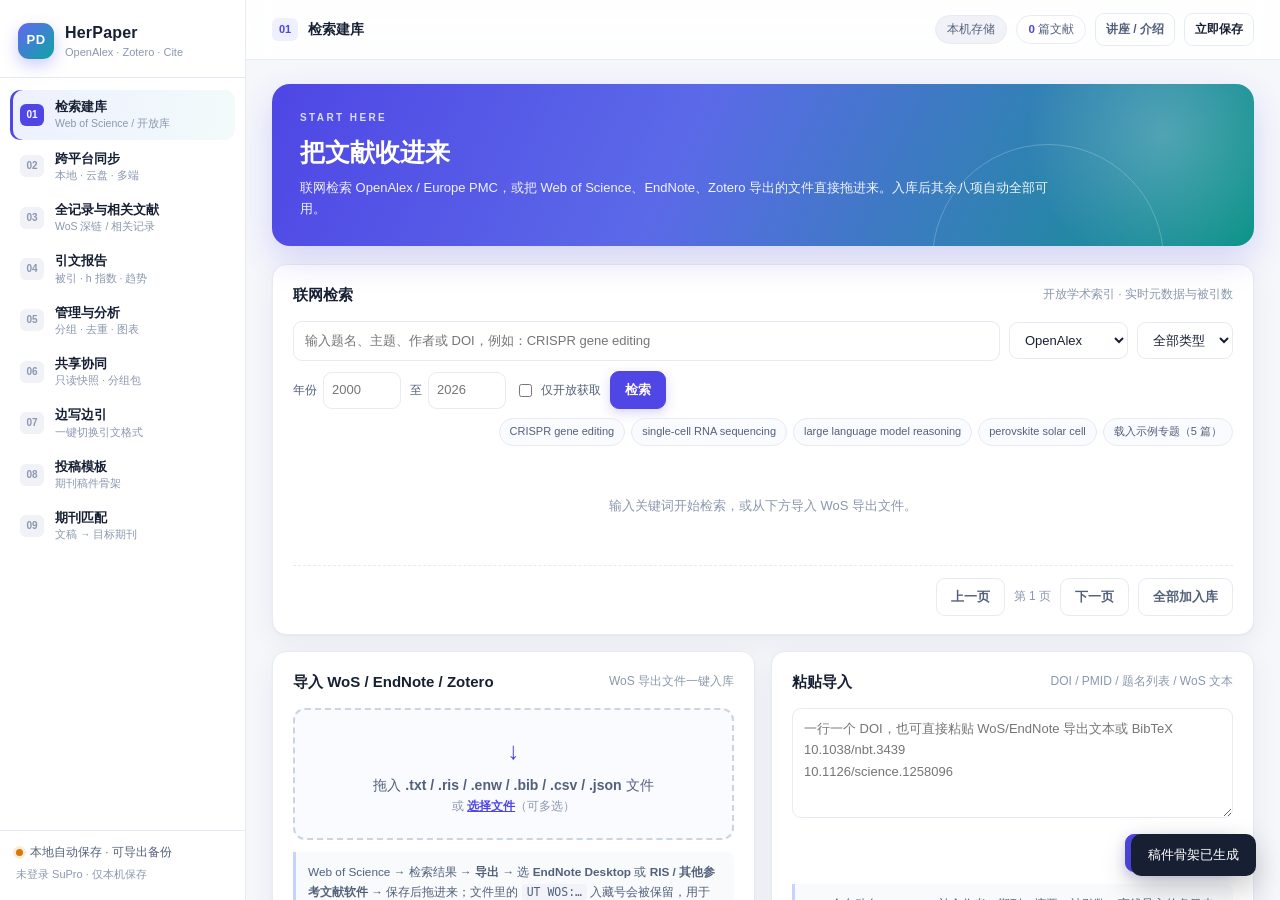
==== index.html @ 899d0430 "test: unified sync pipeline marker (title)" ====
<!DOCTYPE html>
<html lang="zh-CN">
<head>
<meta charset="utf-8">
<meta name="viewport" content="width=device-width,initial-scale=1">
<title>HerPaper · unified sync</title>
<link rel="icon" type="image/png" href="assets/herpaper-icon-32.png">
<link rel="stylesheet" href="style.css">
</head>
<body>
<div class="app">
  <aside class="sidebar">
    <div class="brand">
      <div class="brand-mark">PD</div>
      <div><div class="brand-name">HerPaper</div><div class="brand-sub">OpenAlex · Zotero · Cite</div></div>
    </div>
    <nav class="nav" id="nav">
      <button class="nav-item active" data-view="v1"><span class="num">01</span><span class="nav-txt">检索建库<i>Web of Science / 开放库</i></span></button>
      <button class="nav-item" data-view="v2"><span class="num">02</span><span class="nav-txt">跨平台同步<i>本地 · 云盘 · 多端</i></span></button>
      <button class="nav-item" data-view="v3"><span class="num">03</span><span class="nav-txt">全记录与相关文献<i>WoS 深链 / 相关记录</i></span></button>
      <button class="nav-item" data-view="v4"><span class="num">04</span><span class="nav-txt">引文报告<i>被引 · h 指数 · 趋势</i></span></button>
      <button class="nav-item" data-view="v5"><span class="num">05</span><span class="nav-txt">管理与分析<i>分组 · 去重 · 图表</i></span></button>
      <button class="nav-item" data-view="v6"><span class="num">06</span><span class="nav-txt">共享协同<i>只读快照 · 分组包</i></span></button>
      <button class="nav-item" data-view="v7"><span class="num">07</span><span class="nav-txt">边写边引<i>一键切换引文格式</i></span></button>
      <button class="nav-item" data-view="v8"><span class="num">08</span><span class="nav-txt">投稿模板<i>期刊稿件骨架</i></span></button>
      <button class="nav-item" data-view="v9"><span class="num">09</span><span class="nav-txt">期刊匹配<i>文稿 → 目标期刊</i></span></button>
    </nav>
    <div class="side-foot">
      <div class="status-line"><span class="dot" id="statusDot"></span><span id="statusText">初始化中…</span></div>
      <div class="side-hint">数据仅存本机 · 无需账号</div>
    </div>
  </aside>

  <div class="main">
    <header class="topbar">
      <div class="crumb"><span id="crumbNum">01</span><span id="crumbTitle">检索建库</span></div>
      <div class="top-actions">
        <span class="badge" id="modeBadge">检测存储中</span>
        <span class="badge soft"><b id="libCount">0</b> 篇文献</span>
        <a class="btn small ghost" href="promo.html">讲座 / 介绍</a>
        <button class="btn small" id="btnQuickSave">立即保存</button>
      </div>
    </header>

    <div class="content">

      <!-- 01 检索建库 -->
      <section class="view active" id="v1">
        <div class="hero">
          <div class="hero-tag">START HERE</div>
          <h1>把文献收进来</h1>
          <p>联网检索 OpenAlex / Europe PMC，或把 Web of Science、EndNote、Zotero 导出的文件直接拖进来。入库后其余八项自动全部可用。</p>
        </div>
        <div class="card">
          <div class="card-hd"><h2>联网检索</h2><span class="muted">开放学术索引 · 实时元数据与被引数</span></div>
          <div class="search-row">
            <input id="q" class="inp grow" placeholder="输入题名、主题、作者或 DOI，例如：CRISPR gene editing">
            <select id="source" class="inp"><option value="openalex">OpenAlex</option><option value="epmc">Europe PMC</option><option value="doi">DOI 精确</option></select>
            <select id="typeFilter" class="inp"><option value="">全部类型</option><option value="article">期刊论文</option><option value="review">综述</option><option value="preprint">预印本</option><option value="book-chapter">书章节</option></select>
          </div>
          <div class="search-row sub">
            <label class="mini">年份 <input id="yearFrom" class="inp tiny" type="number" placeholder="2000"></label>
            <label class="mini">至 <input id="yearTo" class="inp tiny" type="number" placeholder="2026"></label>
            <label class="chk"><input type="checkbox" id="oaOnly"> 仅开放获取</label>
            <button class="btn primary" id="btnSearch">检索</button>
            <span class="chips" id="chips"></span>
          </div>
          <div id="searchResults" class="results"><div class="empty">输入关键词开始检索，或从下方导入 WoS 导出文件。</div></div>
          <div class="pager"><button class="btn ghost" id="btnPrev">上一页</button><span id="pageInfo" class="muted">第 1 页</span><button class="btn ghost" id="btnNext">下一页</button><button class="btn ghost" id="btnAddAll">全部加入库</button></div>
        </div>
        <div class="grid2">
          <div class="card">
            <div class="card-hd"><h2>导入 WoS / EndNote / Zotero</h2><span class="muted">WoS 导出文件一键入库</span></div>
            <div class="drop" id="dropZone">
              <div class="drop-icon">↓</div>
              <div>拖入 <b>.txt / .ris / .enw / .bib / .csv / .json</b> 文件</div>
              <div class="muted small">或 <button class="link" id="btnChoose">选择文件</button>（可多选）</div>
              <input type="file" id="fileInput" multiple hidden accept=".txt,.ris,.enw,.bib,.bibtex,.csv,.json,.nbib">
            </div>
            <div class="howto">Web of Science → 检索结果 → <b>导出</b> → 选 <b>EndNote Desktop</b> 或 <b>RIS / 其他参考文献软件</b> → 保存后拖进来；文件里的 <code>UT WOS:…</code> 入藏号会被保留，用于一键跳回全记录页。</div>
          </div>
          <div class="card">
            <div class="card-hd"><h2>粘贴导入</h2><span class="muted">DOI / PMID / 题名列表 / WoS 文本</span></div>
            <textarea id="pasteBox" class="inp area" placeholder="一行一个 DOI，也可直接粘贴 WoS/EndNote 导出文本或 BibTeX&#10;10.1038/nbt.3439&#10;10.1126/science.1258096"></textarea>
            <div class="row-end"><button class="btn primary" id="btnParsePaste">解析并加入库</button></div>
            <div class="howto">DOI 会自动向 OpenAlex 补全作者、期刊、摘要、被引数；离线导入的条目也可用「引文报告」里的批量刷新补全。</div>
          </div>
        </div>
      </section>

      <!-- 02 同步 -->
      <section class="view" id="v2">
        <div class="hero slim"><div class="hero-tag">SYNC</div><h1>跨平台同步</h1><p>本地自动保存是默认；通过本服务访问时改为服务端持久化，同一网络内其他设备打开同一地址即可读到同一个库。</p></div>
        <div class="card" id="zoteroCard">
          <div class="card-hd"><h2>Zotero 增量同步</h2><span class="muted">Web API v3 · Local API 23119 · CSL-JSON 内部规范</span></div>
          <div class="grid3" id="zoteroStatus"></div>
          <div class="filter-row" style="margin-top:12px">
            <select id="zotMode" class="inp"><option value="local">Local API · 本机 23119</option><option value="web">Web API v3 · zotero.org</option></select>
            <input id="zotUserId" class="inp" style="width:130px" placeholder="Zotero userID">
            <input id="zotApiKey" class="inp" type="password" style="width:200px" placeholder="Zotero API Key（仅存本机）">
            <button class="btn" id="btnZotConfig">保存配置</button>
            <button class="btn primary" id="btnZotPull">增量拉取</button>
            <button class="btn" id="btnZotPush">推送改动</button>
            <button class="btn ghost" id="btnZotAuthorize">授权写入</button>
          </div>
          <div class="filter-row sub">
            <select id="zotStyle" class="inp"><option value="apa">apa</option><option value="nature">nature</option><option value="vancouver">vancouver</option><option value="ieee">ieee</option><option value="chicago-note-bibliography">chicago</option><option value="china-national-standard-gb-t-7714-2015-numeric">GB/T 7714</option></select>
            <button class="btn small" id="btnZotRender">用 Zotero citeproc 渲染</button>
            <button class="btn small" data-export="csljson">导出 CSL-JSON</button>
            <button class="btn small" id="btnZotStatus">刷新状态</button>
          </div>
          <div id="zotLog" class="howto">正在检测本机 Zotero Local API…</div>
          <div id="zotRenderBox" class="howto" hidden></div>
        </div>
        <div class="grid3" id="syncStats"></div>
        <div class="card">
          <div class="card-hd"><h2>整库导出 / 恢复</h2><span class="muted">所有格式均可再导入，或与 Zotero / EndNote 互通</span></div>
          <div class="btn-row">
            <button class="btn" data-export="json">完整备份 .json</button>
            <button class="btn" data-export="ris">RIS（Zotero / EndNote）</button>
            <button class="btn" data-export="bib">BibTeX</button>
            <button class="btn" data-export="csv">CSV 表格</button>
            <button class="btn" data-export="html">自包含 HTML 快照</button>
            <button class="btn" data-export="csljson">CSL-JSON</button>
            <button class="btn ghost" id="btnImportState">恢复 .json 备份</button>
            <input type="file" id="stateFile" accept=".json" hidden>
          </div>
          <div class="howto">把导出的 <b>.json</b> 放进 iCloud Drive / OneDrive（本机已装），在另一台设备打开本工作台后「恢复备份」即可。若通过 <code>http://127.0.0.1:8765</code> 访问，库自动写入 <code>herpaper/data/state.json</code>，同一地址即同一份数据。</div>
        </div>
        <div class="card">
          <div class="card-hd"><h2>与 Zotero 互通</h2><span class="muted">本机已安装 Zotero 10.0.8</span></div>
          <p class="para">导出 RIS 后在 Zotero 里 <b>文件 → 导入</b>；Zotero 的 Group Library 支持多人实时协作与云同步，可作为「边写边引」的桌面插件通道（Word / LibreOffice / WPS）。本工作台负责 WoS 深链、引文分析、期刊匹配与格式化输出，两者用 RIS / BibTeX 双向衔接，互不锁定。</p>
        </div>
      </section>

      <!-- 03 全记录 -->
      <section class="view" id="v3">
        <div class="hero slim"><div class="hero-tag">FULL RECORD</div><h1>全记录页与相关文献</h1><p>每条文献生成 Web of Science 全记录深链（需机构订阅），并同时给出开放替代品；「相关记录」由 OpenAlex 的 related_works 实时拉取。</p></div>
        <div class="card">
          <div class="card-hd"><h2>库内文献</h2><span class="muted">点击即可跳转或展开相关记录</span></div>
          <div id="wosList" class="list"></div>
        </div>
        <div class="card" id="relatedCard" hidden>
          <div class="card-hd"><h2 id="relatedTitle">相关记录</h2><button class="btn ghost small" id="btnAddRelated">全部加入库</button></div>
          <div id="relatedBox" class="list"></div>
        </div>
<div class="card" id="chainCard" hidden>
          <div class="card-hd"><h2 id="chainTitle">引文链条</h2><div class="btn-row"><button class="btn ghost small" id="btnAddChainOut">加入全部参考文献</button><button class="btn ghost small" id="btnAddChainIn">加入全部施引文献</button></div></div>
          <div class="grid4" id="chainStats"></div>
          <div id="chainBox" class="list" style="margin-top:12px"></div>
        </div>
      </section>

      <!-- 04 引文报告 -->
      <section class="view" id="v4">
        <div class="hero slim"><div class="hero-tag">CITATION REPORT</div><h1>引文报告</h1><p>批量刷新 OpenAlex 被引数据，生成可导出的影响力报告。WoS 引文报告需订阅，这里用开放引文索引做等价分析。</p></div>
        <div class="card">
          <div class="row-between">
            <div><h2 style="margin:0">报告范围：当前全部文献</h2><span class="muted" id="citeHint">数据来自 OpenAlex 与 Europe PMC</span></div>
            <div class="btn-row"><button class="btn primary" id="btnRefreshCites">刷新被引数据</button><button class="btn" id="btnExportReport">导出报告 CSV</button><button class="btn ghost" id="btnPrintReport">打印 / 存 PDF</button></div>
          </div>
        </div>
        <div class="grid4" id="reportSummary"></div>
        <div class="grid2">
          <div class="card"><div class="card-hd"><h2>逐年被引分布</h2></div><div id="reportYear" class="chart"></div></div>
          <div class="card"><div class="card-hd"><h2>高被引 Top 10</h2></div><div id="reportTop"></div></div>
        </div>
        <div class="grid2">
          <div class="card"><div class="card-hd"><h2>期刊分布</h2></div><div id="reportJournals" class="chart"></div></div>
          <div class="card"><div class="card-hd"><h2>影响力细项</h2></div><div id="reportExtra"></div></div>
        </div>
      </section>

      <!-- 05 管理分析 -->
      <section class="view" id="v5">
        <div class="hero slim"><div class="hero-tag">LIBRARY</div><h1>管理与分析</h1><p>分组、标签、备注、去重、全文检索，并把库结构画成图，看出研究脉络。</p></div>
        <div class="card">
          <div class="filter-row">
            <input id="filterQ" class="inp grow" placeholder="检索题名 / 作者 / 期刊 / 摘要 / 标签">
            <select id="filterGroup" class="inp"><option value="">全部分组</option></select>
            <select id="filterTag" class="inp"><option value="">全部标签</option></select>
            <select id="filterSort" class="inp"><option value="added">按加入时间</option><option value="year">按年份</option><option value="cited">按被引</option><option value="title">按题名</option></select>
          </div>
          <div class="filter-row sub">
            <button class="btn small" id="btnNewGroup">＋ 新建分组</button>
            <button class="btn small" id="btnGroupSelected">选中项加入分组</button>
            <button class="btn small" id="btnTagSelected">批量加标签</button>
            <button class="btn small" id="btnStarSelected">星标</button>
            <button class="btn small" id="btnDeleteSelected">移除</button>
            <button class="btn small ghost" id="btnDedup">去重</button>
            <button class="btn small ghost" id="btnClearFilters">清除筛选</button>
          </div>
          <div id="libTable" class="table-wrap"></div>
        </div>
        <div class="grid2">
          <div class="card"><div class="card-hd"><h2>年度发文</h2></div><div id="chartYear" class="chart"></div></div>
          <div class="card"><div class="card-hd"><h2>期刊 Top 10</h2></div><div id="chartJournal" class="chart"></div></div>
          <div class="card"><div class="card-hd"><h2>研究主题 Top 10</h2></div><div id="chartTopic" class="chart"></div></div>
          <div class="card"><div class="card-hd"><h2>高频作者 Top 10</h2></div><div id="chartAuthor" class="chart"></div></div>
        </div>
      </section>

      <!-- 06 共享 -->
      <section class="view" id="v6">
        <div class="hero slim"><div class="hero-tag">SHARE</div><h1>共享文献图书馆</h1><p>生成只读分享快照，链接发给合作者即可查看，人数不受限；也可导出分组包供对方导入自己的库。</p></div>
        <div class="grid2">
          <div class="card">
            <div class="card-hd"><h2>创建共享快照</h2></div>
            <label class="field"><span>分享名称</span><input id="shareName" class="inp" placeholder="例如：课题组 · 基因编辑专题"></label>
            <label class="field"><span>选择范围</span><select id="shareGroup" class="inp"><option value="__all">全部文献</option></select></label>
            <label class="field"><span>附言</span><textarea id="shareNote" class="inp area short" placeholder="给合作者的说明（可选）"></textarea></label>
            <div class="btn-row"><button class="btn primary" id="btnShare">生成共享链接</button><button class="btn" data-export="group-ris">导出分组 RIS</button><button class="btn" data-export="group-bib">导出分组 BibTeX</button></div>
            <div class="howto" id="shareHint">通过本地服务访问时可生成在线链接；直接双击打开文件时会自动下载一个自包含 HTML 快照，发给对方即可打开。</div>
          </div>
          <div class="card">
            <div class="card-hd"><h2>已创建的共享</h2><span class="muted">只读 · 可无限转发</span></div>
            <div id="shareList" class="list"></div>
          </div>
        </div>
        <div class="card"><div class="card-hd"><h2>实时协同的另一种做法</h2></div><p class="para">如果需要多人同时编辑、批注与权限管理，用本机 Zotero 建 <b>Group Library</b>（私有群组可邀请大量成员，支持云同步与 Word 插件）；本工作台的快照负责「一键发给 100 人看」，两者互补。所有分享链接都只指向你自己机器上的内容，不上传任何第三方服务器。</p></div>
      </section>

      <!-- 07 边写边引 -->
      <section class="view" id="v7">
        <div class="hero slim"><div class="hero-tag">WRITE & CITE</div><h1>边写边引</h1><p>在正文里插入引用标记，切换格式时全文编号与参考文献表一次性重排。导出 Word 可直接继续排版。</p></div>
        <div class="card">
          <div class="toolbar">
            <label class="mini">引文样式 <select id="citeStyle" class="inp"><option value="gbt7714">GB/T 7714-2015</option><option value="apa">APA 7th</option><option value="vancouver">Vancouver / ICMJE</option><option value="nature">Nature</option><option value="ieee">IEEE</option><option value="chicago">Chicago</option><option value="mla">MLA 9</option></select></label>
            <label class="mini">正文标注 <select id="citeMode" class="inp"><option value="numbered">数字 [1]</option><option value="author-year">作者-年</option></select></label>
            <span class="grow"></span>
            <button class="btn small" data-writeexport="md">导出 Markdown</button>
            <button class="btn small" data-writeexport="html">导出 HTML</button>
            <button class="btn small" data-writeexport="doc">导出 Word .doc</button>
            <button class="btn small ghost" id="btnCopyBib">复制参考文献表</button>
          </div>
          <div class="write-grid">
            <div class="write-left">
              <div class="sub-hd">文献库 <span class="muted small">点击「引用」插入光标处</span></div>
              <input id="citePickerQ" class="inp" placeholder="筛选文献…">
              <div id="citePicker" class="picker"></div>
            </div>
            <div class="write-mid">
              <div class="sub-hd">正文 <span class="muted small">标记形如 [[PD:编号]]</span></div>
              <textarea id="manuscript" class="inp area editor" spellcheck="false" placeholder="在这里写论文…&#10;&#10;示例：已有研究表明基因编辑效率可显著提升 [[PD:1]]，但脱靶效应仍需控制。"></textarea>
              <div class="sub-hd">实时预览</div>
              <div id="preview" class="preview"></div>
            </div>
            <div class="write-right">
              <div class="sub-hd">参考文献 <span class="badge soft" id="bibCount">0 条</span></div>
              <div id="bibliography" class="bib"></div>
            </div>
          </div>
        </div>
        <div class="card"><div class="card-hd"><h2>想要 Word 里原生「边写边引」？</h2></div><p class="para">本机 Zotero 10.0.8 自带 Word / LibreOffice / WPS 插件：Zotero → <b>设置 → 引用 → 文字处理软件</b> 安装插件，即可在 Word 里直接插入引文并一键换期刊格式（需先安装 Microsoft Word；当前机器未安装）。本工作台导出的 <b>.doc</b> 与 RIS 可直接衔接这条链路。</p></div>
      </section>

      <!-- 08 投稿模板 -->
      <section class="view" id="v8">
        <div class="hero slim"><div class="hero-tag">MANUSCRIPT</div><h1>期刊投稿模板</h1><p>选择目标期刊，生成符合其结构与引文格式的稿件骨架，并把写作区样式同步切换过去。</p></div>
        <div class="card">
          <div class="search-row">
            <select id="journalSelect" class="inp grow"></select>
            <input id="customJournal" class="inp" placeholder="或输入自定义期刊名">
            <button class="btn primary" id="btnGenTemplate">生成模板</button>
          </div>
          <div id="templateMeta" class="grid4"></div>
        </div>
        <div class="card">
          <div class="card-hd"><h2>稿件骨架</h2><div class="btn-row"><button class="btn small" id="btnApplyStyle">套用该期刊引文样式</button><button class="btn small" data-tplexport="md">导出 .md</button><button class="btn small" data-tplexport="doc">导出 Word .doc</button></div></div>
          <textarea id="templatePreview" class="inp area tall" spellcheck="false"></textarea>
        </div>
      </section>

      <!-- 09 期刊匹配 -->
      <section class="view" id="v9">
        <div class="hero slim"><div class="hero-tag">JOURNAL MATCHER</div><h1>文稿匹配投稿期刊</h1><p>根据标题与摘要提取主题，结合 OpenAlex 期刊主题、影响力指标，以及你库内文献的期刊分布打分，给出 Top 建议。</p></div>
        <div class="card">
          <label class="field"><span>论文标题</span><input id="matchTitle" class="inp" placeholder="例如：Single-cell atlas of CRISPR-edited renal organoids"></label>
          <label class="field"><span>摘要</span><textarea id="matchAbstract" class="inp area short" placeholder="粘贴摘要，越完整匹配越准…"></textarea></label>
          <div class="search-row sub">
            <select id="matchFromLib" class="inp grow"><option value="">或从库中选一篇自动填入</option></select>
            <button class="btn primary" id="btnMatch">匹配期刊</button>
          </div>
          <div class="howto">打分 = 主题词重合 + 期刊主题匹配 + 影响力指标 + 你已有参考文献的期刊重叠度。结果附官网与官方选刊工具入口，可一键套用该刊模板。</div>
        </div>
        <div id="matchResults" class="list"></div>
      </section>

    </div>
  </div>
</div>

<div id="toast" class="toast"></div>
<div id="modal" class="modal hidden"><div class="modal-box"><div class="modal-hd"><h3 id="modalTitle">编辑</h3><button class="btn ghost small" id="modalClose">关闭</button></div><div id="modalBody"></div></div></div>

<script src="core.js"></script>
<script src="integrations.js"></script>
<script src="cloud-sync.js"></script>
<script src="herpaper-i18n.js"></script>
<script src="app.js"></script>
</body>
</html>
---- style.css ----
:root{
  --bg:#f5f7fb; --panel:#ffffff; --ink:#172033; --ink2:#52607a; --muted:#8a97ad;
  --line:#e6eaf2; --brand:#4f46e5; --brand2:#0d9488; --brand-soft:#eef0ff;
  --warn:#d97706; --danger:#dc2626; --ok:#059669;
  --shadow:0 1px 2px rgba(20,30,60,.04),0 8px 28px rgba(20,30,60,.06);
  --radius:14px;
}
*{box-sizing:border-box}
html,body{height:100%;margin:0}
body{
  font-family:-apple-system,BlinkMacSystemFont,"SF Pro SC","PingFang SC","Microsoft YaHei",Arial,sans-serif;
  background:var(--bg);color:var(--ink);font-size:14px;line-height:1.6;
  -webkit-font-smoothing:antialiased;
}
button,input,select,textarea{font:inherit;color:inherit}
a{color:var(--brand);text-decoration:none}
a:hover{text-decoration:underline}
.app{display:grid;grid-template-columns:246px 1fr;height:100vh;overflow:hidden}

/* sidebar */
.sidebar{background:#fff;border-right:1px solid var(--line);display:flex;flex-direction:column;min-height:0}
.brand{display:flex;gap:11px;align-items:center;padding:20px 18px 16px;border-bottom:1px solid var(--line)}
.brand-mark{width:36px;height:36px;border-radius:11px;background:linear-gradient(135deg,#6366f1,#0ea5a4);color:#fff;display:grid;place-items:center;font-weight:800;letter-spacing:.5px;font-size:13px;box-shadow:0 6px 16px rgba(79,70,229,.28)}
.brand-name{font-weight:750;font-size:16px;letter-spacing:.2px}
.brand-sub{font-size:11px;color:var(--muted);margin-top:-2px}
.nav{padding:12px 10px;overflow:auto;flex:1;min-height:0}
.nav-item{width:100%;display:flex;gap:11px;align-items:center;text-align:left;border:0;background:transparent;padding:9px 10px;border-radius:10px;cursor:pointer;margin-bottom:2px;transition:.18s}
.nav-item:hover{background:#f5f7ff}
.nav-item.active{background:linear-gradient(100deg,var(--brand-soft),#f2fbfa);box-shadow:inset 3px 0 0 var(--brand)}
.nav-item .num{font-size:10px;font-weight:800;color:var(--muted);background:#f0f2f8;border-radius:6px;padding:3px 5px;min-width:24px;text-align:center}
.nav-item.active .num{background:var(--brand);color:#fff}
.nav-txt{font-size:13px;font-weight:600;line-height:1.25}
.nav-txt i{display:block;font-style:normal;font-size:10.5px;color:var(--muted);font-weight:400;margin-top:2px}
.side-foot{padding:12px 16px 16px;border-top:1px solid var(--line);font-size:11px;color:var(--muted)}
.status-line{display:flex;align-items:center;gap:7px;color:var(--ink2);font-size:11.5px}
.dot{width:7px;height:7px;border-radius:50%;background:var(--muted);box-shadow:0 0 0 3px rgba(120,130,150,.12)}
.dot.on{background:var(--ok);box-shadow:0 0 0 3px rgba(5,150,105,.14)}
.dot.warn{background:var(--warn);box-shadow:0 0 0 3px rgba(217,119,6,.14)}
.side-hint{margin-top:5px}

/* topbar */
.main{display:flex;flex-direction:column;min-width:0;min-height:0}
.topbar{height:60px;flex:none;background:rgba(255,255,255,.88);backdrop-filter:blur(12px);border-bottom:1px solid var(--line);display:flex;align-items:center;justify-content:space-between;padding:0 26px}
.crumb{display:flex;align-items:center;gap:10px;font-weight:700}
.crumb #crumbNum{font-size:11px;color:var(--brand);background:var(--brand-soft);padding:3px 7px;border-radius:6px}
.top-actions{display:flex;align-items:center;gap:9px}
.badge{font-size:11.5px;background:#f0f2f8;border:1px solid var(--line);border-radius:99px;padding:4px 11px;color:var(--ink2)}
.badge.soft{background:#fff}
.badge b{color:var(--brand)}
.content{flex:1;overflow:auto;padding:24px 26px 60px;scroll-behavior:smooth}
.view{display:none;animation:fade .3s ease}
.view.active{display:block}
@keyframes fade{from{opacity:0;transform:translateY(6px)}to{opacity:1;transform:none}}

/* hero */
.hero{position:relative;overflow:hidden;border-radius:18px;padding:26px 28px;margin-bottom:18px;color:#fff;background:linear-gradient(115deg,#4f46e5 0%,#5b6ae8 42%,#0d9488 100%);box-shadow:0 14px 34px rgba(79,70,229,.20)}
.hero.slim{padding:20px 24px}
.hero::after{content:"";position:absolute;right:-60px;top:-100px;width:300px;height:300px;border-radius:50%;background:radial-gradient(circle,rgba(255,255,255,.22),transparent 65%)}
.hero::before{content:"";position:absolute;right:90px;bottom:-130px;width:230px;height:230px;border-radius:50%;border:1px solid rgba(255,255,255,.22)}
.hero-tag{font-size:10px;letter-spacing:2.4px;font-weight:800;opacity:.8;margin-bottom:6px}
.hero h1{font-size:25px;margin:0 0 6px;font-weight:760;position:relative}
.hero.slim h1{font-size:21px}
.hero p{margin:0;opacity:.92;max-width:760px;font-size:13px;position:relative}

/* cards & grids */
.card{background:var(--panel);border:1px solid var(--line);border-radius:var(--radius);padding:18px 20px;box-shadow:var(--shadow);margin-bottom:16px}
.card-hd{display:flex;align-items:center;justify-content:space-between;gap:12px;margin-bottom:14px;flex-wrap:wrap}
.card-hd h2{font-size:15px;margin:0;font-weight:720}
.grid2{display:grid;grid-template-columns:1fr 1fr;gap:16px}
.grid3{display:grid;grid-template-columns:repeat(3,1fr);gap:16px}
.grid4{display:grid;grid-template-columns:repeat(4,1fr);gap:14px}
.write-grid{display:grid;grid-template-columns:240px 1fr 300px;gap:14px}
@media(max-width:1250px){.write-grid{grid-template-columns:1fr 1fr}.write-right{grid-column:1/-1}.grid4{grid-template-columns:repeat(2,1fr)}}
@media(max-width:1000px){.app{grid-template-columns:66px 1fr}.nav-txt,.brand-name,.brand-sub,.side-hint{display:none}.brand{justify-content:center;padding:16px 8px}.nav-item{justify-content:center}.grid2,.grid3{grid-template-columns:1fr}}
.muted{color:var(--muted);font-size:12px}
.small{font-size:12px}
.para{margin:0;color:var(--ink2);font-size:13px}
.grow{flex:1;min-width:0}
.row-between{display:flex;justify-content:space-between;align-items:center;gap:14px;flex-wrap:wrap}
.row-end{display:flex;justify-content:flex-end;margin-top:10px}
.btn-row{display:flex;gap:8px;flex-wrap:wrap}
.btn{border:1px solid var(--line);background:#fff;border-radius:9px;padding:8px 14px;cursor:pointer;font-size:12.5px;font-weight:600;transition:.16s;white-space:nowrap}
.btn:hover{border-color:#c7cdf5;background:#fafaff;transform:translateY(-1px)}
.btn.primary{background:var(--brand);border-color:var(--brand);color:#fff;box-shadow:0 4px 12px rgba(79,70,229,.22)}
.btn.primary:hover{background:#4338ca}
.btn.ghost{background:transparent;color:var(--ink2)}
.btn.small{padding:6px 10px;font-size:12px}
.link{border:0;background:transparent;color:var(--brand);cursor:pointer;padding:0;font-weight:600;text-decoration:underline}

/* forms */
.inp{border:1px solid var(--line);background:#fff;border-radius:9px;padding:9px 11px;outline:none;transition:.16s;font-size:13px;max-width:100%}
.inp:focus{border-color:#a5b4fc;box-shadow:0 0 0 3px rgba(99,102,241,.10)}
.inp.tiny{width:78px;padding:7px 8px}
.inp.area{width:100%;min-height:110px;resize:vertical;line-height:1.65}
.inp.area.short{min-height:70px}
.inp.area.tall{min-height:430px;font-family:ui-monospace,SFMono-Regular,Menlo,monospace;font-size:12.5px}
.inp.area.editor{min-height:330px;line-height:1.9}
select.inp{cursor:pointer}
.search-row{display:flex;gap:9px;align-items:center;flex-wrap:wrap}
.search-row.sub{margin-top:10px}
.filter-row{display:flex;gap:9px;flex-wrap:wrap;align-items:center}
.filter-row.sub{margin-top:10px;padding-top:10px;border-top:1px dashed var(--line)}
.field{display:block;margin-bottom:12px}
.field>span{display:block;font-size:12px;font-weight:650;color:var(--ink2);margin-bottom:5px}
.field .inp{width:100%}
.mini{display:inline-flex;align-items:center;gap:6px;font-size:12px;color:var(--ink2);white-space:nowrap}
.chk{display:inline-flex;align-items:center;gap:6px;font-size:12px;color:var(--ink2);cursor:pointer}
.chips{display:inline-flex;gap:6px;flex-wrap:wrap;margin-left:auto}
.chip{border:1px solid var(--line);background:#fafbff;border-radius:99px;padding:4px 10px;font-size:11px;cursor:pointer;color:var(--ink2)}
.chip:hover{background:var(--brand-soft);border-color:#c7cdf5;color:var(--brand)}
code{background:#f1f3f9;border-radius:4px;padding:1px 5px;font-size:11.5px}
.howto{margin-top:12px;padding:10px 12px;background:#f8fafc;border-left:3px solid #c7d2fe;border-radius:0 8px 8px 0;font-size:11.8px;color:var(--ink2);line-height:1.7}
.toolbar{display:flex;align-items:center;gap:10px;flex-wrap:wrap;margin-bottom:14px;padding-bottom:14px;border-bottom:1px solid var(--line)}

/* results & lists */
.results{margin-top:16px;min-height:60px}
.result{display:flex;gap:12px;padding:13px 4px;border-bottom:1px solid var(--line);animation:fade .25s ease}
.result:last-child{border-bottom:0}
.result-main{flex:1;min-width:0}
.result h3{margin:0 0 4px;font-size:13.5px;font-weight:680;line-height:1.45}
.result .meta{font-size:11.8px;color:var(--muted);display:flex;gap:9px;flex-wrap:wrap}
.result .abs{font-size:11.8px;color:var(--ink2);margin-top:6px;display:-webkit-box;-webkit-line-clamp:2;-webkit-box-orient:vertical;overflow:hidden}
.result-actions{display:flex;flex-direction:column;gap:6px;align-items:flex-end;min-width:96px}
.tag{display:inline-block;font-size:10.5px;background:#f1f3f9;color:var(--ink2);border-radius:5px;padding:2px 7px;margin:2px 4px 2px 0}
.tag.brand{background:var(--brand-soft);color:var(--brand)}
.tag.green{background:#e7f7f2;color:var(--ok)}
.tag.amber{background:#fef3e2;color:var(--warn)}
.empty{padding:34px 10px;text-align:center;color:var(--muted);font-size:13px}
.pager{display:flex;align-items:center;justify-content:flex-end;gap:9px;margin-top:14px;padding-top:12px;border-top:1px dashed var(--line)}
.list .li{display:flex;gap:12px;align-items:flex-start;padding:12px 2px;border-bottom:1px solid var(--line)}
.list .li:last-child{border-bottom:0}
.li-main{flex:1;min-width:0}
.li-title{font-weight:650;font-size:13px;line-height:1.45}
.drop{border:2px dashed #cbd5e1;border-radius:12px;padding:22px;text-align:center;color:var(--ink2);background:#fafbff;transition:.18s;cursor:pointer}
.drop:hover,.drop.over{border-color:var(--brand);background:var(--brand-soft)}
.drop-icon{font-size:24px;color:var(--brand);font-weight:800;margin-bottom:4px}

/* stats */
.stat{background:#fff;border:1px solid var(--line);border-radius:12px;padding:15px 16px;box-shadow:var(--shadow)}
.stat .k{font-size:11px;color:var(--muted);font-weight:600}
.stat .v{font-size:24px;font-weight:780;letter-spacing:-.5px;margin-top:4px;background:linear-gradient(100deg,#4f46e5,#0d9488);-webkit-background-clip:text;background-clip:text;color:transparent}
.stat .s{font-size:11px;color:var(--muted);margin-top:2px}

/* table */
.table-wrap{overflow:auto;margin-top:14px;border:1px solid var(--line);border-radius:10px}
table{width:100%;border-collapse:collapse;font-size:12.5px}
th{background:#f8fafc;text-align:left;padding:9px 10px;font-weight:650;color:var(--ink2);font-size:11.5px;white-space:nowrap;position:sticky;top:0}
td{padding:9px 10px;border-top:1px solid var(--line);vertical-align:top}
tr:hover td{background:#fafbff}
.td-title{min-width:250px;max-width:430px;font-weight:600;line-height:1.45;cursor:pointer}
.td-title:hover{color:var(--brand)}

/* charts */
.chart{min-height:190px;display:flex;align-items:flex-end;gap:6px;padding:8px 2px 0}
.bar-wrap{flex:1;display:flex;flex-direction:column;align-items:center;justify-content:flex-end;height:190px;gap:5px;min-width:0}
.bar{width:100%;max-width:38px;background:linear-gradient(180deg,#818cf8,#4f46e5);border-radius:5px 5px 0 0;transition:.35s;min-height:2px}
.bar:hover{background:linear-gradient(180deg,#2dd4bf,#0d9488)}
.bar-lb{font-size:9.5px;color:var(--muted);white-space:nowrap;overflow:hidden;text-overflow:ellipsis;max-width:100%;text-align:center}
.bar-v{font-size:10px;color:var(--ink2);font-weight:650}
.hbar{display:flex;align-items:center;gap:9px;margin-bottom:8px;font-size:11.5px}
.hbar .lb{width:140px;white-space:nowrap;overflow:hidden;text-overflow:ellipsis;color:var(--ink2);flex:none}
.hbar .track{flex:1;background:#f1f3f9;border-radius:5px;height:9px;overflow:hidden}
.hbar .fill{height:100%;background:linear-gradient(90deg,#6366f1,#0d9488);border-radius:5px}
.hbar .n{width:40px;text-align:right;color:var(--muted);flex:none}

/* writing */
.sub-hd{font-size:12px;font-weight:700;color:var(--ink2);margin:0 0 8px;display:flex;justify-content:space-between;align-items:center}
.picker{border:1px solid var(--line);border-radius:9px;margin-top:9px;max-height:430px;overflow:auto}
.picker-item{padding:9px 10px;border-bottom:1px solid var(--line);cursor:pointer}
.picker-item:hover{background:#f7f8ff}
.picker-item .t{font-size:12px;font-weight:620;line-height:1.4}
.picker-item .m{font-size:10.5px;color:var(--muted)}
.preview{border:1px solid var(--line);border-radius:9px;background:#fcfdff;padding:14px 15px;min-height:150px;font-size:13px;line-height:1.9;margin-top:8px}
.preview .cite-mark{color:var(--brand);font-weight:700;background:var(--brand-soft);border-radius:4px;padding:0 3px}
.preview h1,.preview h2,.preview h3{margin:.6em 0 .3em;font-size:15px}
.bib{border:1px solid var(--line);border-radius:9px;padding:12px;max-height:520px;overflow:auto;background:#fff;font-size:11.8px;line-height:1.7}
.bib .b{padding:7px 0;border-bottom:1px dashed var(--line);display:flex;gap:7px}
.bib .b:last-child{border:0}
.bib .idx{color:var(--brand);font-weight:700;flex:none}

/* modal / toast */
.toast{position:fixed;right:24px;bottom:24px;background:#172033;color:#fff;padding:11px 17px;border-radius:10px;font-size:12.5px;box-shadow:0 12px 30px rgba(0,0,0,.22);opacity:0;transform:translateY(12px);pointer-events:none;transition:.25s;z-index:99;max-width:420px}
.toast.show{opacity:1;transform:none}
.modal{position:fixed;inset:0;background:rgba(15,23,42,.4);backdrop-filter:blur(3px);display:grid;place-items:center;z-index:90}
.modal.hidden{display:none}
.modal-box{background:#fff;border-radius:16px;width:min(560px,92vw);max-height:84vh;overflow:auto;box-shadow:0 24px 70px rgba(0,0,0,.24);padding:20px 22px}
.modal-hd{display:flex;justify-content:space-between;align-items:center;margin-bottom:14px}
.modal-hd h3{margin:0;font-size:16px}
.match-card{background:#fff;border:1px solid var(--line);border-radius:12px;padding:15px 17px;margin-bottom:12px;box-shadow:var(--shadow);display:flex;gap:16px;align-items:flex-start}
.score{width:56px;height:56px;flex:none;border-radius:14px;background:linear-gradient(135deg,#eef0ff,#e7f7f2);display:grid;place-items:center;font-size:19px;font-weight:800;color:var(--brand)}
.match-meta{display:flex;gap:8px;flex-wrap:wrap;margin-top:6px}
.reason{font-size:11.8px;color:var(--ink2);margin-top:7px}

@media print{
  .sidebar,.topbar,.btn,.toolbar,.hero::after{display:none!important}
  .app{display:block;height:auto}.content{overflow:visible;padding:0}
  .view{display:none!important}.view.active{display:block!important}
  .card{box-shadow:none;break-inside:avoid}
}
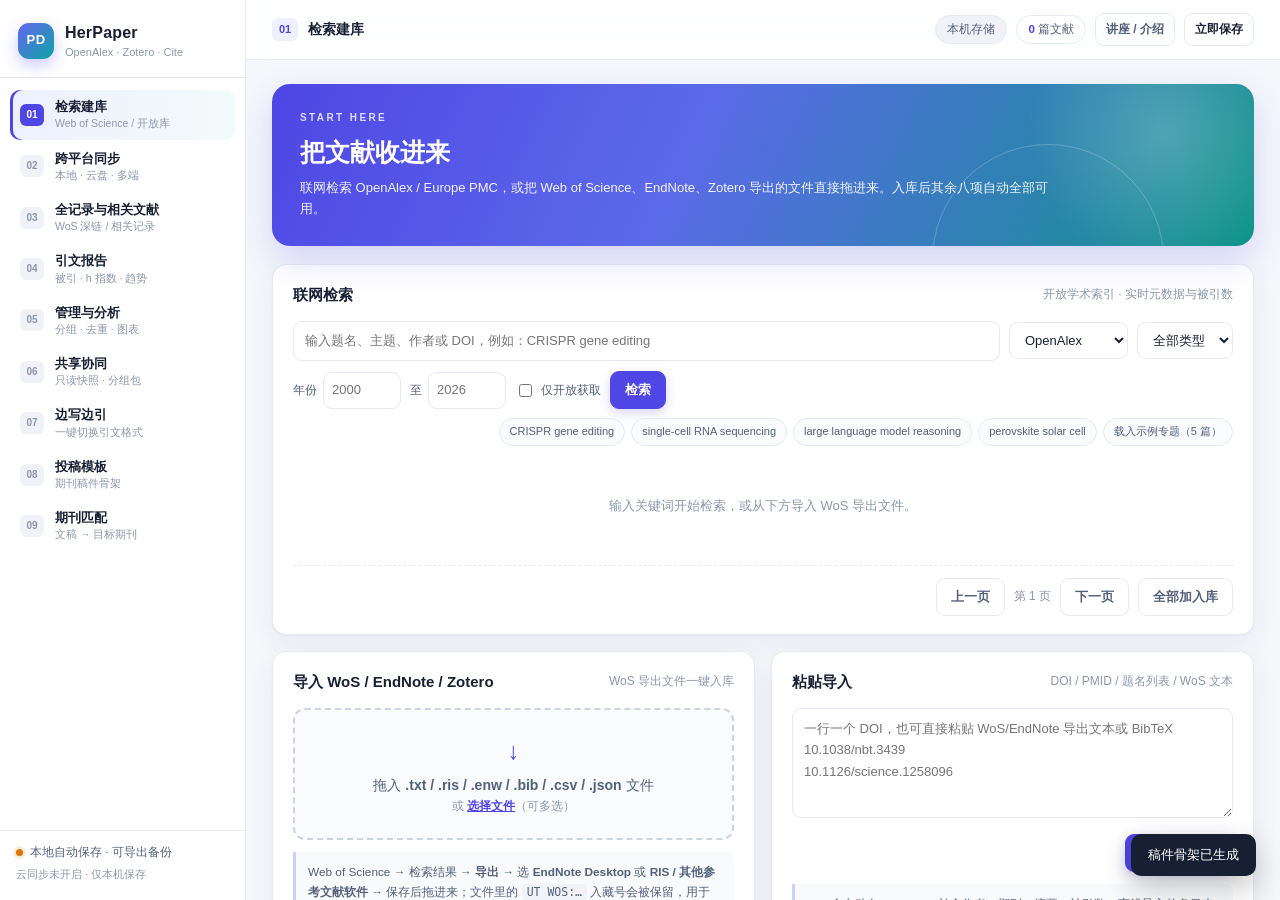
==== commit 30de3427: "feat: opt-in SuPro cloud sync — off by default (local-first, zero cloud cost), view-02 toggle card p" ====
--- a/index.html
+++ b/index.html
@@ -3,7 +3,7 @@
 <head>
 <meta charset="utf-8">
 <meta name="viewport" content="width=device-width,initial-scale=1">
-<title>HerPaper · unified sync</title>
+<title>HerPaper</title>
 <link rel="icon" type="image/png" href="assets/herpaper-icon-32.png">
 <link rel="stylesheet" href="style.css">
 </head>
@@ -91,6 +91,14 @@
       <!-- 02 同步 -->
       <section class="view" id="v2">
         <div class="hero slim"><div class="hero-tag">SYNC</div><h1>跨平台同步</h1><p>本地自动保存是默认；通过本服务访问时改为服务端持久化，同一网络内其他设备打开同一地址即可读到同一个库。</p></div>
+        <div class="card" id="cloudSyncCard">
+          <div class="card-hd"><h2>SuPro 云端同步</h2><span class="muted">默认仅本机 · 登录 SuPro 后可自选上云</span></div>
+          <div class="filter-row">
+            <span class="badge soft" id="cloudSyncState">未开启 · 仅本机保存</span>
+            <button class="btn primary" id="btnCloudToggle">开启云端同步</button>
+          </div>
+          <div class="howto">开启后，本机文献库将通过你的 SuPro 账号自动同步到云端（/api/herpaper/library，RLS 按账号隔离），换设备打开即同一库。关闭时只存本机，不消耗任何云存储。</div>
+        </div>
         <div class="card" id="zoteroCard">
           <div class="card-hd"><h2>Zotero 增量同步</h2><span class="muted">Web API v3 · Local API 23119 · CSL-JSON 内部规范</span></div>
           <div class="grid3" id="zoteroStatus"></div>
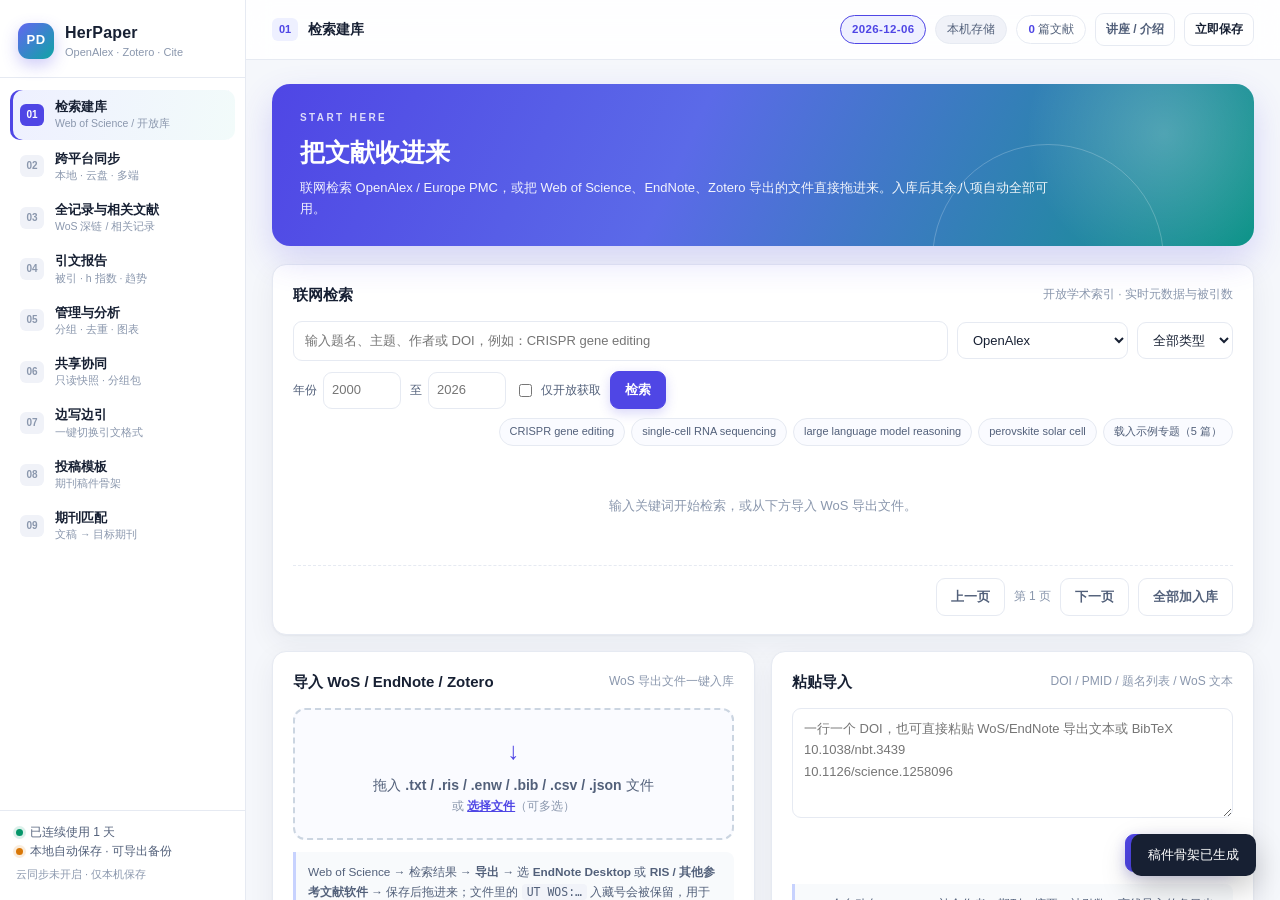
==== commit 93975ea4: "feat: 2026 Fuqilin Cup enablement — arXiv q-fin + Semantic Scholar sources, dated screenshot badge, " ====
--- a/index.html
+++ b/index.html
@@ -26,6 +26,7 @@
       <button class="nav-item" data-view="v9"><span class="num">09</span><span class="nav-txt">期刊匹配<i>文稿 → 目标期刊</i></span></button>
     </nav>
     <div class="side-foot">
+      <div class="status-line" id="streakLine" hidden><span class="dot on"></span><span id="streakBadge">已连续使用 1 天</span></div>
       <div class="status-line"><span class="dot" id="statusDot"></span><span id="statusText">初始化中…</span></div>
       <div class="side-hint">数据仅存本机 · 无需账号</div>
     </div>
@@ -35,6 +36,7 @@
     <header class="topbar">
       <div class="crumb"><span id="crumbNum">01</span><span id="crumbTitle">检索建库</span></div>
       <div class="top-actions">
+        <span class="badge date" id="dateBadge" hidden title="设备系统日期 · 大赛截图合规凭据">—</span>
         <span class="badge" id="modeBadge">检测存储中</span>
         <span class="badge soft"><b id="libCount">0</b> 篇文献</span>
         <a class="btn small ghost" href="promo.html">讲座 / 介绍</a>
@@ -55,7 +57,7 @@
           <div class="card-hd"><h2>联网检索</h2><span class="muted">开放学术索引 · 实时元数据与被引数</span></div>
           <div class="search-row">
             <input id="q" class="inp grow" placeholder="输入题名、主题、作者或 DOI，例如：CRISPR gene editing">
-            <select id="source" class="inp"><option value="openalex">OpenAlex</option><option value="epmc">Europe PMC</option><option value="doi">DOI 精确</option></select>
+            <select id="source" class="inp"><option value="openalex">OpenAlex</option><option value="epmc">Europe PMC</option><option value="arxiv">arXiv 金融·经济 (q-fin)</option><option value="s2">Semantic Scholar</option><option value="doi">DOI 精确</option></select>
             <select id="typeFilter" class="inp"><option value="">全部类型</option><option value="article">期刊论文</option><option value="review">综述</option><option value="preprint">预印本</option><option value="book-chapter">书章节</option></select>
           </div>
           <div class="search-row sub">
@@ -196,6 +198,8 @@
             <button class="btn small" id="btnStarSelected">星标</button>
             <button class="btn small" id="btnDeleteSelected">移除</button>
             <button class="btn small ghost" id="btnDedup">去重</button>
+            <button class="btn small ghost" id="btnMatrix">对比矩阵</button>
+            <button class="btn small ghost" id="btnFeedback">导出反馈草稿</button>
             <button class="btn small ghost" id="btnClearFilters">清除筛选</button>
           </div>
           <div id="libTable" class="table-wrap"></div>
--- a/style.css
+++ b/style.css
@@ -47,6 +47,10 @@
 .badge{font-size:11.5px;background:#f0f2f8;border:1px solid var(--line);border-radius:99px;padding:4px 11px;color:var(--ink2)}
 .badge.soft{background:#fff}
 .badge b{color:var(--brand)}
+/* 大赛截图合规：设备日期徽章常显于顶栏，一眼可见 */
+.badge.date{background:var(--brand-soft);border-color:var(--brand);color:var(--brand);font-weight:700;font-variant-numeric:tabular-nums;letter-spacing:.03em}
+.badge.streak{background:#eefaf3;border-color:var(--ok);color:var(--ok);font-weight:700}
+.status-line{display:flex;align-items:center;gap:7px;font-size:12px;color:var(--ink2)}
 .content{flex:1;overflow:auto;padding:24px 26px 60px;scroll-behavior:smooth}
 .view{display:none;animation:fade .3s ease}
 .view.active{display:block}
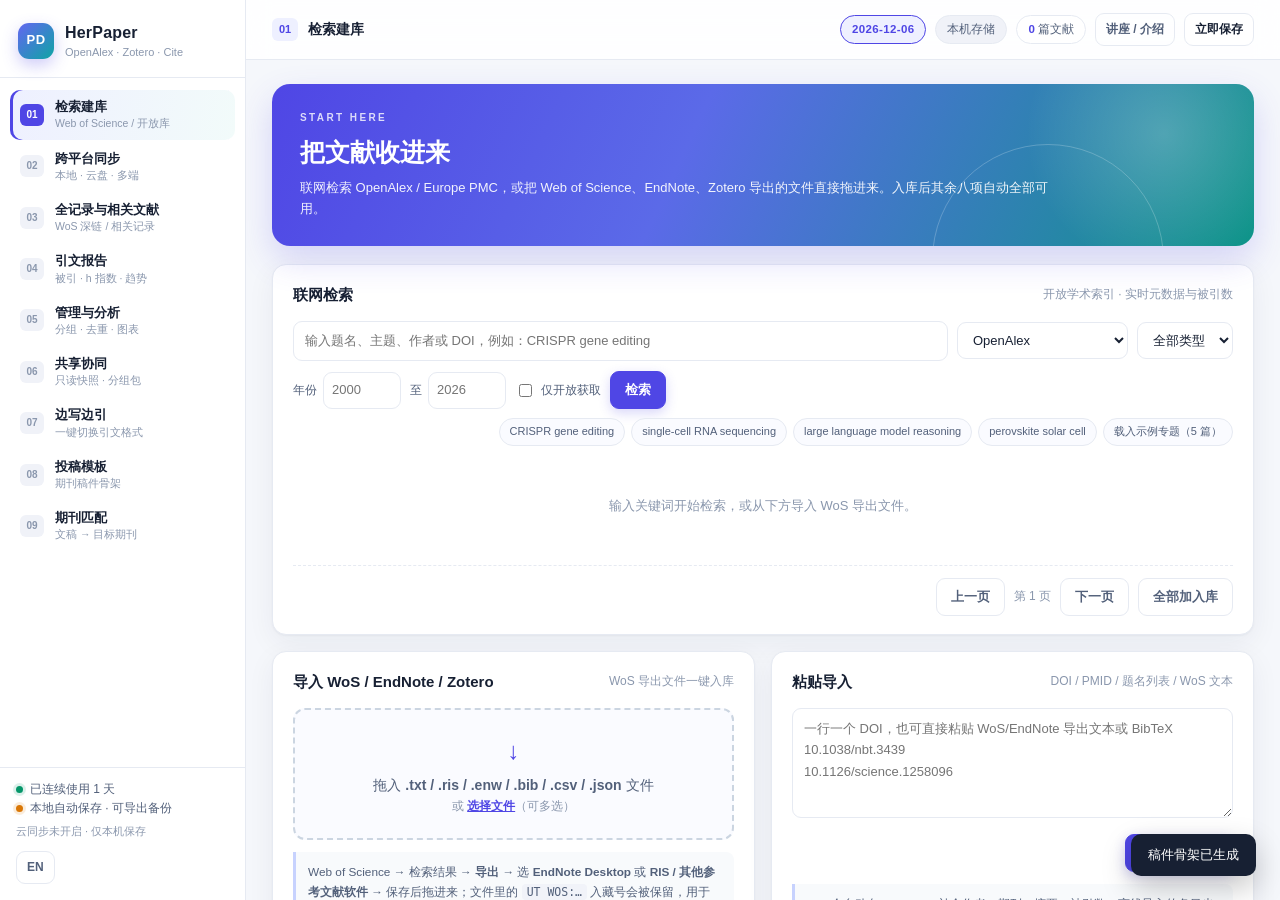
==== commit a00e778c: "feat(i18n): complete EN coverage + standalone language toggle - audit test (tests/i18n-coverage.test" ====
--- a/index.html
+++ b/index.html
@@ -29,6 +29,7 @@
       <div class="status-line" id="streakLine" hidden><span class="dot on"></span><span id="streakBadge">已连续使用 1 天</span></div>
       <div class="status-line"><span class="dot" id="statusDot"></span><span id="statusText">初始化中…</span></div>
       <div class="side-hint">数据仅存本机 · 无需账号</div>
+      <div class="side-actions"><button class="btn small ghost" id="btnLocale" type="button">EN</button></div>
     </div>
   </aside>
 
--- a/style.css
+++ b/style.css
@@ -37,6 +37,8 @@
 .dot.on{background:var(--ok);box-shadow:0 0 0 3px rgba(5,150,105,.14)}
 .dot.warn{background:var(--warn);box-shadow:0 0 0 3px rgba(217,119,6,.14)}
 .side-hint{margin-top:5px}
+.side-actions{display:flex;gap:8px;margin-top:10px}
+@media(max-width:1000px){.app{grid-template-columns:66px 1fr}.nav-txt,.brand-name,.brand-sub,.side-hint{display:none}.side-actions{justify-content:center}.brand{justify-content:center;padding:16px 8px}.nav-item{justify-content:center}.grid2,.grid3{grid-template-columns:1fr}}
 
 /* topbar */
 .main{display:flex;flex-direction:column;min-width:0;min-height:0}
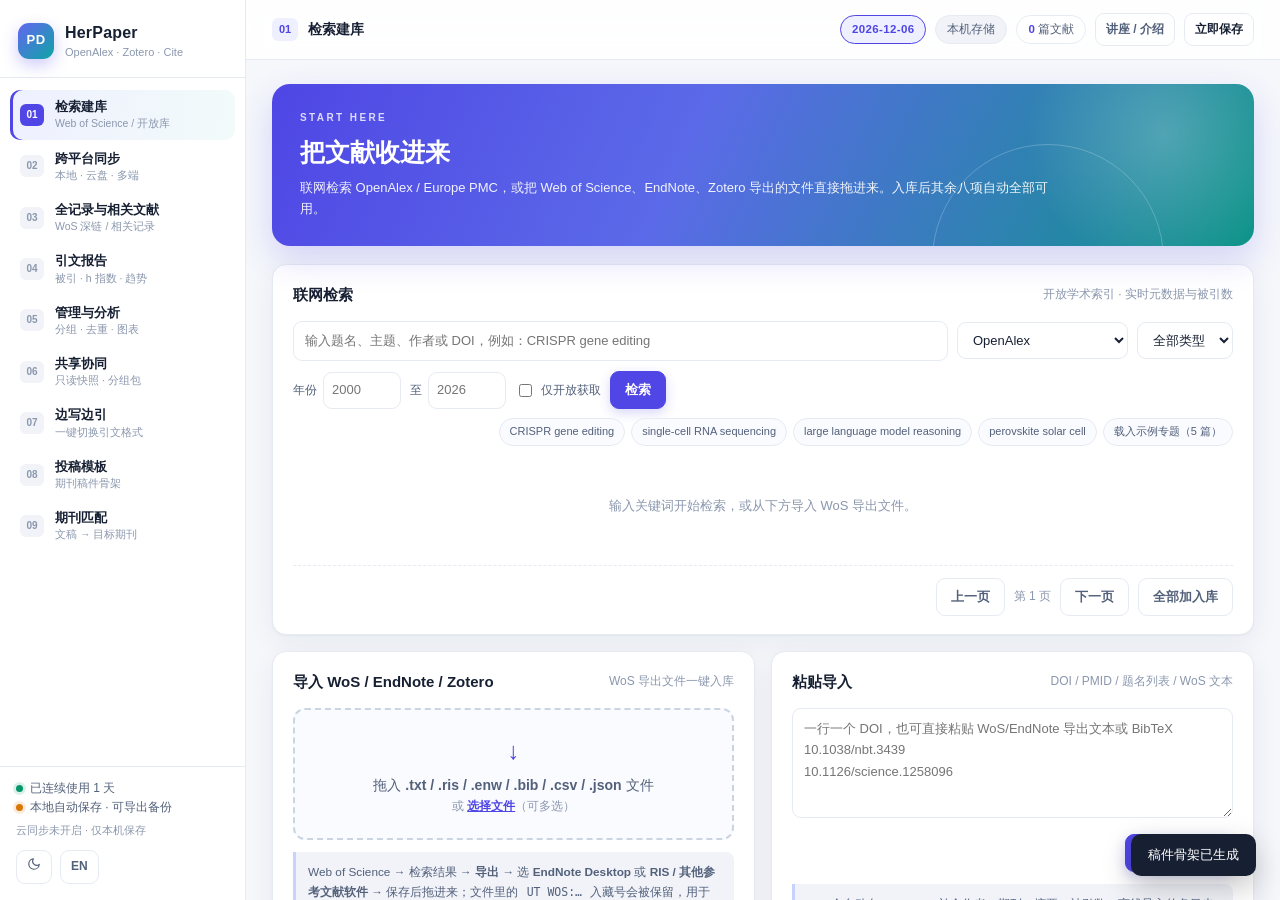
==== commit a01dde43: "feat(ux): dark mode, command palette, shortcuts, citation map, keyboard a11y - dark mode via CSS tok" ====
--- a/index.html
+++ b/index.html
@@ -29,7 +29,7 @@
       <div class="status-line" id="streakLine" hidden><span class="dot on"></span><span id="streakBadge">已连续使用 1 天</span></div>
       <div class="status-line"><span class="dot" id="statusDot"></span><span id="statusText">初始化中…</span></div>
       <div class="side-hint">数据仅存本机 · 无需账号</div>
-      <div class="side-actions"><button class="btn small ghost" id="btnLocale" type="button">EN</button></div>
+      <div class="side-actions"><button class="btn small ghost" id="btnTheme" type="button" aria-label="切换到深色模式">Theme</button><button class="btn small ghost" id="btnLocale" type="button">EN</button></div>
     </div>
   </aside>
 
@@ -303,7 +303,7 @@
   </div>
 </div>
 
-<div id="toast" class="toast"></div>
+<div id="toast" class="toast" role="status" aria-live="polite"></div>
 <div id="modal" class="modal hidden"><div class="modal-box"><div class="modal-hd"><h3 id="modalTitle">编辑</h3><button class="btn ghost small" id="modalClose">关闭</button></div><div id="modalBody"></div></div></div>
 
 <script src="core.js"></script>
--- a/style.css
+++ b/style.css
@@ -2,8 +2,20 @@
   --bg:#f5f7fb; --panel:#ffffff; --ink:#172033; --ink2:#52607a; --muted:#8a97ad;
   --line:#e6eaf2; --brand:#4f46e5; --brand2:#0d9488; --brand-soft:#eef0ff;
   --warn:#d97706; --danger:#dc2626; --ok:#059669;
+  --subtle:#f1f3f9; --chip:#fafbff; --btn-hover:#fafaff; --topbar:rgba(255,255,255,.88);
+  --ok-soft:#e7f7f2; --warn-soft:#fef3e2;
   --shadow:0 1px 2px rgba(20,30,60,.04),0 8px 28px rgba(20,30,60,.06);
   --radius:14px;
+}
+/* 暗色模式：令牌全部反转，组件代码零改动。切换类挂在 .app 上，
+   独立站与 supro 作用域（.herpaper-scope 内）都生效。 */
+.app.dark{
+  --bg:#0d1220; --panel:#151b2e; --ink:#e6eaf4; --ink2:#aab4c8; --muted:#7e89a0;
+  --line:#232b42; --brand:#818cf8; --brand2:#2dd4bf; --brand-soft:rgba(99,102,241,.16);
+  --warn:#f59e0b; --danger:#ef4444; --ok:#34d399;
+  --subtle:#1c2439; --chip:#1a2136; --btn-hover:#1e2740; --topbar:rgba(17,22,38,.88);
+  --ok-soft:rgba(52,211,153,.13); --warn-soft:rgba(245,158,11,.13);
+  --shadow:0 1px 2px rgba(0,0,0,.35),0 8px 28px rgba(0,0,0,.4);
 }
 *{box-sizing:border-box}
 html,body{height:100%;margin:0}
@@ -15,19 +27,19 @@
 button,input,select,textarea{font:inherit;color:inherit}
 a{color:var(--brand);text-decoration:none}
 a:hover{text-decoration:underline}
-.app{display:grid;grid-template-columns:246px 1fr;height:100vh;overflow:hidden}
+.app{display:grid;grid-template-columns:246px 1fr;height:100vh;overflow:hidden;background:var(--bg);color:var(--ink)}
 
 /* sidebar */
-.sidebar{background:#fff;border-right:1px solid var(--line);display:flex;flex-direction:column;min-height:0}
+.sidebar{background:var(--panel);border-right:1px solid var(--line);display:flex;flex-direction:column;min-height:0}
 .brand{display:flex;gap:11px;align-items:center;padding:20px 18px 16px;border-bottom:1px solid var(--line)}
 .brand-mark{width:36px;height:36px;border-radius:11px;background:linear-gradient(135deg,#6366f1,#0ea5a4);color:#fff;display:grid;place-items:center;font-weight:800;letter-spacing:.5px;font-size:13px;box-shadow:0 6px 16px rgba(79,70,229,.28)}
 .brand-name{font-weight:750;font-size:16px;letter-spacing:.2px}
 .brand-sub{font-size:11px;color:var(--muted);margin-top:-2px}
 .nav{padding:12px 10px;overflow:auto;flex:1;min-height:0}
 .nav-item{width:100%;display:flex;gap:11px;align-items:center;text-align:left;border:0;background:transparent;padding:9px 10px;border-radius:10px;cursor:pointer;margin-bottom:2px;transition:.18s}
-.nav-item:hover{background:#f5f7ff}
+.nav-item:hover{background:var(--chip)}
 .nav-item.active{background:linear-gradient(100deg,var(--brand-soft),#f2fbfa);box-shadow:inset 3px 0 0 var(--brand)}
-.nav-item .num{font-size:10px;font-weight:800;color:var(--muted);background:#f0f2f8;border-radius:6px;padding:3px 5px;min-width:24px;text-align:center}
+.nav-item .num{font-size:10px;font-weight:800;color:var(--muted);background:var(--subtle);border-radius:6px;padding:3px 5px;min-width:24px;text-align:center}
 .nav-item.active .num{background:var(--brand);color:#fff}
 .nav-txt{font-size:13px;font-weight:600;line-height:1.25}
 .nav-txt i{display:block;font-style:normal;font-size:10.5px;color:var(--muted);font-weight:400;margin-top:2px}
@@ -42,16 +54,16 @@
 
 /* topbar */
 .main{display:flex;flex-direction:column;min-width:0;min-height:0}
-.topbar{height:60px;flex:none;background:rgba(255,255,255,.88);backdrop-filter:blur(12px);border-bottom:1px solid var(--line);display:flex;align-items:center;justify-content:space-between;padding:0 26px}
+.topbar{height:60px;flex:none;background:var(--topbar);backdrop-filter:blur(12px);border-bottom:1px solid var(--line);display:flex;align-items:center;justify-content:space-between;padding:0 26px}
 .crumb{display:flex;align-items:center;gap:10px;font-weight:700}
 .crumb #crumbNum{font-size:11px;color:var(--brand);background:var(--brand-soft);padding:3px 7px;border-radius:6px}
 .top-actions{display:flex;align-items:center;gap:9px}
-.badge{font-size:11.5px;background:#f0f2f8;border:1px solid var(--line);border-radius:99px;padding:4px 11px;color:var(--ink2)}
-.badge.soft{background:#fff}
+.badge{font-size:11.5px;background:var(--subtle);border:1px solid var(--line);border-radius:99px;padding:4px 11px;color:var(--ink2)}
+.badge.soft{background:var(--panel)}
 .badge b{color:var(--brand)}
 /* 大赛截图合规：设备日期徽章常显于顶栏，一眼可见 */
 .badge.date{background:var(--brand-soft);border-color:var(--brand);color:var(--brand);font-weight:700;font-variant-numeric:tabular-nums;letter-spacing:.03em}
-.badge.streak{background:#eefaf3;border-color:var(--ok);color:var(--ok);font-weight:700}
+.badge.streak{background:var(--ok-soft);border-color:var(--ok);color:var(--ok);font-weight:700}
 .status-line{display:flex;align-items:center;gap:7px;font-size:12px;color:var(--ink2)}
 .content{flex:1;overflow:auto;padding:24px 26px 60px;scroll-behavior:smooth}
 .view{display:none;animation:fade .3s ease}
@@ -85,8 +97,8 @@
 .row-between{display:flex;justify-content:space-between;align-items:center;gap:14px;flex-wrap:wrap}
 .row-end{display:flex;justify-content:flex-end;margin-top:10px}
 .btn-row{display:flex;gap:8px;flex-wrap:wrap}
-.btn{border:1px solid var(--line);background:#fff;border-radius:9px;padding:8px 14px;cursor:pointer;font-size:12.5px;font-weight:600;transition:.16s;white-space:nowrap}
-.btn:hover{border-color:#c7cdf5;background:#fafaff;transform:translateY(-1px)}
+.btn{border:1px solid var(--line);background:var(--panel);border-radius:9px;padding:8px 14px;cursor:pointer;font-size:12.5px;font-weight:600;transition:.16s;white-space:nowrap}
+.btn:hover{border-color:#c7cdf5;background:var(--btn-hover);transform:translateY(-1px)}
 .btn.primary{background:var(--brand);border-color:var(--brand);color:#fff;box-shadow:0 4px 12px rgba(79,70,229,.22)}
 .btn.primary:hover{background:#4338ca}
 .btn.ghost{background:transparent;color:var(--ink2)}
@@ -94,7 +106,7 @@
 .link{border:0;background:transparent;color:var(--brand);cursor:pointer;padding:0;font-weight:600;text-decoration:underline}
 
 /* forms */
-.inp{border:1px solid var(--line);background:#fff;border-radius:9px;padding:9px 11px;outline:none;transition:.16s;font-size:13px;max-width:100%}
+.inp{border:1px solid var(--line);background:var(--panel);border-radius:9px;padding:9px 11px;outline:none;transition:.16s;font-size:13px;max-width:100%}
 .inp:focus{border-color:#a5b4fc;box-shadow:0 0 0 3px rgba(99,102,241,.10)}
 .inp.tiny{width:78px;padding:7px 8px}
 .inp.area{width:100%;min-height:110px;resize:vertical;line-height:1.65}
@@ -112,10 +124,10 @@
 .mini{display:inline-flex;align-items:center;gap:6px;font-size:12px;color:var(--ink2);white-space:nowrap}
 .chk{display:inline-flex;align-items:center;gap:6px;font-size:12px;color:var(--ink2);cursor:pointer}
 .chips{display:inline-flex;gap:6px;flex-wrap:wrap;margin-left:auto}
-.chip{border:1px solid var(--line);background:#fafbff;border-radius:99px;padding:4px 10px;font-size:11px;cursor:pointer;color:var(--ink2)}
+.chip{border:1px solid var(--line);background:var(--chip);border-radius:99px;padding:4px 10px;font-size:11px;cursor:pointer;color:var(--ink2)}
 .chip:hover{background:var(--brand-soft);border-color:#c7cdf5;color:var(--brand)}
-code{background:#f1f3f9;border-radius:4px;padding:1px 5px;font-size:11.5px}
-.howto{margin-top:12px;padding:10px 12px;background:#f8fafc;border-left:3px solid #c7d2fe;border-radius:0 8px 8px 0;font-size:11.8px;color:var(--ink2);line-height:1.7}
+code{background:var(--subtle);border-radius:4px;padding:1px 5px;font-size:11.5px}
+.howto{margin-top:12px;padding:10px 12px;background:var(--subtle);border-left:3px solid #c7d2fe;border-radius:0 8px 8px 0;font-size:11.8px;color:var(--ink2);line-height:1.7}
 .toolbar{display:flex;align-items:center;gap:10px;flex-wrap:wrap;margin-bottom:14px;padding-bottom:14px;border-bottom:1px solid var(--line)}
 
 /* results & lists */
@@ -127,22 +139,22 @@
 .result .meta{font-size:11.8px;color:var(--muted);display:flex;gap:9px;flex-wrap:wrap}
 .result .abs{font-size:11.8px;color:var(--ink2);margin-top:6px;display:-webkit-box;-webkit-line-clamp:2;-webkit-box-orient:vertical;overflow:hidden}
 .result-actions{display:flex;flex-direction:column;gap:6px;align-items:flex-end;min-width:96px}
-.tag{display:inline-block;font-size:10.5px;background:#f1f3f9;color:var(--ink2);border-radius:5px;padding:2px 7px;margin:2px 4px 2px 0}
+.tag{display:inline-block;font-size:10.5px;background:var(--subtle);color:var(--ink2);border-radius:5px;padding:2px 7px;margin:2px 4px 2px 0}
 .tag.brand{background:var(--brand-soft);color:var(--brand)}
-.tag.green{background:#e7f7f2;color:var(--ok)}
-.tag.amber{background:#fef3e2;color:var(--warn)}
+.tag.green{background:var(--ok-soft);color:var(--ok)}
+.tag.amber{background:var(--warn-soft);color:var(--warn)}
 .empty{padding:34px 10px;text-align:center;color:var(--muted);font-size:13px}
 .pager{display:flex;align-items:center;justify-content:flex-end;gap:9px;margin-top:14px;padding-top:12px;border-top:1px dashed var(--line)}
 .list .li{display:flex;gap:12px;align-items:flex-start;padding:12px 2px;border-bottom:1px solid var(--line)}
 .list .li:last-child{border-bottom:0}
 .li-main{flex:1;min-width:0}
 .li-title{font-weight:650;font-size:13px;line-height:1.45}
-.drop{border:2px dashed #cbd5e1;border-radius:12px;padding:22px;text-align:center;color:var(--ink2);background:#fafbff;transition:.18s;cursor:pointer}
+.drop{border:2px dashed #cbd5e1;border-radius:12px;padding:22px;text-align:center;color:var(--ink2);background:var(--chip);transition:.18s;cursor:pointer}
 .drop:hover,.drop.over{border-color:var(--brand);background:var(--brand-soft)}
 .drop-icon{font-size:24px;color:var(--brand);font-weight:800;margin-bottom:4px}
 
 /* stats */
-.stat{background:#fff;border:1px solid var(--line);border-radius:12px;padding:15px 16px;box-shadow:var(--shadow)}
+.stat{background:var(--panel);border:1px solid var(--line);border-radius:12px;padding:15px 16px;box-shadow:var(--shadow)}
 .stat .k{font-size:11px;color:var(--muted);font-weight:600}
 .stat .v{font-size:24px;font-weight:780;letter-spacing:-.5px;margin-top:4px;background:linear-gradient(100deg,#4f46e5,#0d9488);-webkit-background-clip:text;background-clip:text;color:transparent}
 .stat .s{font-size:11px;color:var(--muted);margin-top:2px}
@@ -150,9 +162,9 @@
 /* table */
 .table-wrap{overflow:auto;margin-top:14px;border:1px solid var(--line);border-radius:10px}
 table{width:100%;border-collapse:collapse;font-size:12.5px}
-th{background:#f8fafc;text-align:left;padding:9px 10px;font-weight:650;color:var(--ink2);font-size:11.5px;white-space:nowrap;position:sticky;top:0}
+th{background:var(--subtle);text-align:left;padding:9px 10px;font-weight:650;color:var(--ink2);font-size:11.5px;white-space:nowrap;position:sticky;top:0}
 td{padding:9px 10px;border-top:1px solid var(--line);vertical-align:top}
-tr:hover td{background:#fafbff}
+tr:hover td{background:var(--chip)}
 .td-title{min-width:250px;max-width:430px;font-weight:600;line-height:1.45;cursor:pointer}
 .td-title:hover{color:var(--brand)}
 
@@ -165,7 +177,7 @@
 .bar-v{font-size:10px;color:var(--ink2);font-weight:650}
 .hbar{display:flex;align-items:center;gap:9px;margin-bottom:8px;font-size:11.5px}
 .hbar .lb{width:140px;white-space:nowrap;overflow:hidden;text-overflow:ellipsis;color:var(--ink2);flex:none}
-.hbar .track{flex:1;background:#f1f3f9;border-radius:5px;height:9px;overflow:hidden}
+.hbar .track{flex:1;background:var(--subtle);border-radius:5px;height:9px;overflow:hidden}
 .hbar .fill{height:100%;background:linear-gradient(90deg,#6366f1,#0d9488);border-radius:5px}
 .hbar .n{width:40px;text-align:right;color:var(--muted);flex:none}
 
@@ -173,13 +185,13 @@
 .sub-hd{font-size:12px;font-weight:700;color:var(--ink2);margin:0 0 8px;display:flex;justify-content:space-between;align-items:center}
 .picker{border:1px solid var(--line);border-radius:9px;margin-top:9px;max-height:430px;overflow:auto}
 .picker-item{padding:9px 10px;border-bottom:1px solid var(--line);cursor:pointer}
-.picker-item:hover{background:#f7f8ff}
+.picker-item:hover{background:var(--chip)}
 .picker-item .t{font-size:12px;font-weight:620;line-height:1.4}
 .picker-item .m{font-size:10.5px;color:var(--muted)}
-.preview{border:1px solid var(--line);border-radius:9px;background:#fcfdff;padding:14px 15px;min-height:150px;font-size:13px;line-height:1.9;margin-top:8px}
+.preview{border:1px solid var(--line);border-radius:9px;background:var(--chip);padding:14px 15px;min-height:150px;font-size:13px;line-height:1.9;margin-top:8px}
 .preview .cite-mark{color:var(--brand);font-weight:700;background:var(--brand-soft);border-radius:4px;padding:0 3px}
 .preview h1,.preview h2,.preview h3{margin:.6em 0 .3em;font-size:15px}
-.bib{border:1px solid var(--line);border-radius:9px;padding:12px;max-height:520px;overflow:auto;background:#fff;font-size:11.8px;line-height:1.7}
+.bib{border:1px solid var(--line);border-radius:9px;padding:12px;max-height:520px;overflow:auto;background:var(--panel);font-size:11.8px;line-height:1.7}
 .bib .b{padding:7px 0;border-bottom:1px dashed var(--line);display:flex;gap:7px}
 .bib .b:last-child{border:0}
 .bib .idx{color:var(--brand);font-weight:700;flex:none}
@@ -189,10 +201,10 @@
 .toast.show{opacity:1;transform:none}
 .modal{position:fixed;inset:0;background:rgba(15,23,42,.4);backdrop-filter:blur(3px);display:grid;place-items:center;z-index:90}
 .modal.hidden{display:none}
-.modal-box{background:#fff;border-radius:16px;width:min(560px,92vw);max-height:84vh;overflow:auto;box-shadow:0 24px 70px rgba(0,0,0,.24);padding:20px 22px}
+.modal-box{background:var(--panel);border-radius:16px;width:min(560px,92vw);max-height:84vh;overflow:auto;box-shadow:0 24px 70px rgba(0,0,0,.24);padding:20px 22px}
 .modal-hd{display:flex;justify-content:space-between;align-items:center;margin-bottom:14px}
 .modal-hd h3{margin:0;font-size:16px}
-.match-card{background:#fff;border:1px solid var(--line);border-radius:12px;padding:15px 17px;margin-bottom:12px;box-shadow:var(--shadow);display:flex;gap:16px;align-items:flex-start}
+.match-card{background:var(--panel);border:1px solid var(--line);border-radius:12px;padding:15px 17px;margin-bottom:12px;box-shadow:var(--shadow);display:flex;gap:16px;align-items:flex-start}
 .score{width:56px;height:56px;flex:none;border-radius:14px;background:linear-gradient(135deg,#eef0ff,#e7f7f2);display:grid;place-items:center;font-size:19px;font-weight:800;color:var(--brand)}
 .match-meta{display:flex;gap:8px;flex-wrap:wrap;margin-top:6px}
 .reason{font-size:11.8px;color:var(--ink2);margin-top:7px}
@@ -202,4 +214,64 @@
   .app{display:block;height:auto}.content{overflow:visible;padding:0}
   .view{display:none!important}.view.active{display:block!important}
   .card{box-shadow:none;break-inside:avoid}
-}
+  /* 报告打印要纸面白净：暗色令牌在打印时强制回浅色 */
+  .app,.app.dark{--bg:#fff;--panel:#fff;--ink:#111;--ink2:#333;--muted:#666;--line:#ddd;--subtle:#f4f4f4;--chip:#f4f4f4;--btn-hover:#f4f4f4}
+  .hero,.chips,.pager,.drop,.search-row,.side-actions,.palette,.howto{display:none!important}
+  a{color:inherit;text-decoration:none}
+  @page{margin:14mm}
+}
+
+/* ---------- 焦点可见性（键盘可达） ---------- */
+.btn:focus-visible,.nav-item:focus-visible,.chip:focus-visible,.link:focus-visible,
+button:focus-visible,a:focus-visible,select:focus-visible,[tabindex]:focus-visible{outline:2px solid var(--brand);outline-offset:2px;border-radius:6px}
+.inp:focus-visible{outline:none;border-color:#a5b4fc;box-shadow:0 0 0 3px rgba(99,102,241,.25)}
+.app.dark .inp:focus-visible{border-color:#6366f1;box-shadow:0 0 0 3px rgba(99,102,241,.35)}
+
+/* ---------- 屏幕阅读器专用文本 ---------- */
+.sr-only{position:absolute;width:1px;height:1px;padding:0;margin:-1px;overflow:hidden;clip:rect(0,0,0,0);white-space:nowrap;border:0}
+
+/* ---------- 检索骨架屏 ---------- */
+.skel{border:1px solid var(--line);border-radius:10px;position:relative;overflow:hidden;background:var(--subtle);margin-bottom:10px}
+.skel::after{content:"";position:absolute;inset:0;transform:translateX(-100%);background:linear-gradient(90deg,transparent,rgba(148,163,184,.18),transparent);animation:shimmer 1.3s infinite}
+.app.dark .skel::after{background:linear-gradient(90deg,transparent,rgba(148,163,184,.10),transparent)}
+@keyframes shimmer{100%{transform:translateX(100%)}}
+.app.dark .toast{background:#232b42}
+
+/* ---------- 命令面板 ---------- */
+.palette{position:fixed;inset:0;background:rgba(15,23,42,.45);backdrop-filter:blur(3px);display:grid;place-items:start center;padding-top:12vh;z-index:95}
+.palette-box{background:var(--panel);border:1px solid var(--line);border-radius:14px;width:min(640px,92vw);box-shadow:0 24px 70px rgba(0,0,0,.32);overflow:hidden;animation:fade .18s ease}
+.palette-input{width:100%;border:0;border-bottom:1px solid var(--line);background:transparent;padding:14px 16px;font-size:14px;outline:none;color:var(--ink)}
+.palette-list{max-height:46vh;overflow:auto;padding:6px}
+.palette-item{display:flex;gap:10px;align-items:center;padding:9px 10px;border-radius:8px;cursor:pointer}
+.palette-item.on,.palette-item:hover{background:var(--chip)}
+.palette-item .pi-k{font-size:10px;color:var(--muted);background:var(--subtle);border-radius:5px;padding:2px 6px;flex:none;font-weight:700}
+.palette-item .pi-t{font-size:12.8px;font-weight:620;flex:1;min-width:0;white-space:nowrap;overflow:hidden;text-overflow:ellipsis}
+.palette-item .pi-h{font-size:10.5px;color:var(--muted);flex:none}
+.palette-empty{padding:22px;text-align:center;color:var(--muted);font-size:12.5px}
+.palette-foot{display:flex;gap:14px;padding:8px 14px;border-top:1px solid var(--line);font-size:10.5px;color:var(--muted)}
+
+/* ---------- 引文图谱（SVG，无依赖） ---------- */
+.graph-wrap{border:1px solid var(--line);border-radius:12px;background:var(--subtle);margin-top:14px;overflow:hidden}
+.graph-wrap svg{display:block;width:100%;height:auto}
+.graph-wrap .g-title{font-weight:700;font-size:12px;color:var(--ink2);padding:10px 14px 0}
+.graph-legend{display:flex;gap:16px;flex-wrap:wrap;padding:8px 14px 12px;font-size:11px;color:var(--muted)}
+.graph-legend .lg{display:inline-flex;align-items:center;gap:5px}
+.graph-legend .dotg{width:9px;height:9px;border-radius:50%;flex:none}
+
+/* ---------- 动效偏好 ---------- */
+@media (prefers-reduced-motion: reduce){
+  *,*::before,*::after{animation-duration:.01ms!important;animation-iteration-count:1!important;transition-duration:.01ms!important;scroll-behavior:auto!important}
+  .skel::after{display:none}
+}
+
+/* ---------- 引文图谱 SVG 节点/边 ---------- */
+.g-axis{stroke:var(--line);stroke-width:1;stroke-dasharray:3 4}
+.g-edge{fill:none;stroke-width:1.2;opacity:.7}
+.g-edge-out{stroke:#818cf8}
+.g-edge-in{stroke:#2dd4bf}
+.g-node-out{fill:#818cf8}
+.g-node-in{fill:#2dd4bf}
+.g-center{fill:#4f46e5;stroke:#c7d2fe;stroke-width:2}
+.g-lb{fill:var(--ink2);font-size:10.5px;font-family:inherit}
+.g-center-lb{fill:var(--ink);font-size:11px;font-weight:700;text-anchor:middle;font-family:inherit}
+.app.dark .g-center{fill:#818cf8;stroke:#312e81}
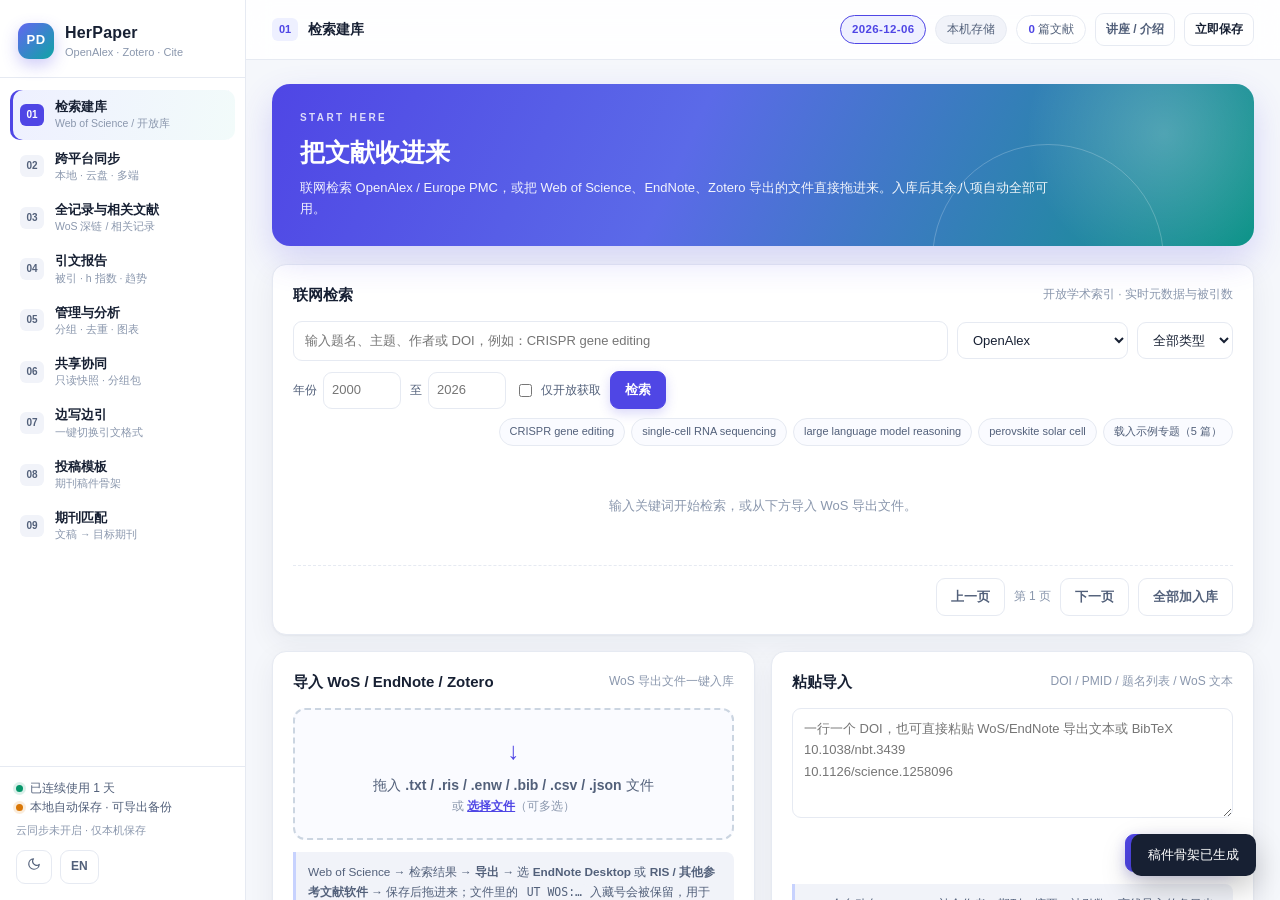
==== commit 143060e0: "fix(a11y): nav contrast, select labels, locale name match — Lighthouse a11y 96 / SEO 100 - nav .num " ====
--- a/index.html
+++ b/index.html
@@ -4,7 +4,16 @@
 <meta charset="utf-8">
 <meta name="viewport" content="width=device-width,initial-scale=1">
 <title>HerPaper</title>
+<meta name="description" content="HerPaper — local-first literature workbench. Search OpenAlex, import WoS/Zotero, write & cite in 7 styles, citation reports and journal matching. Data stays in your browser.">
+<meta name="theme-color" content="#4f46e5">
+<link rel="canonical" href="https://fudan2026.github.io/herpaper/">
+<meta property="og:title" content="HerPaper">
+<meta property="og:description" content="Local-first literature workbench: OpenAlex · Zotero · Cite. No install, no account.">
+<meta property="og:type" content="website">
+<meta property="og:url" content="https://fudan2026.github.io/herpaper/">
+<meta property="og:image" content="https://fudan2026.github.io/herpaper/assets/herpaper-icon-512.png">
 <link rel="icon" type="image/png" href="assets/herpaper-icon-32.png">
+<link rel="apple-touch-icon" href="assets/herpaper-icon-192.png">
 <link rel="stylesheet" href="style.css">
 </head>
 <body>
@@ -58,8 +67,8 @@
           <div class="card-hd"><h2>联网检索</h2><span class="muted">开放学术索引 · 实时元数据与被引数</span></div>
           <div class="search-row">
             <input id="q" class="inp grow" placeholder="输入题名、主题、作者或 DOI，例如：CRISPR gene editing">
-            <select id="source" class="inp"><option value="openalex">OpenAlex</option><option value="epmc">Europe PMC</option><option value="arxiv">arXiv 金融·经济 (q-fin)</option><option value="s2">Semantic Scholar</option><option value="doi">DOI 精确</option></select>
-            <select id="typeFilter" class="inp"><option value="">全部类型</option><option value="article">期刊论文</option><option value="review">综述</option><option value="preprint">预印本</option><option value="book-chapter">书章节</option></select>
+            <select id="source" class="inp" aria-label="检索数据源"><option value="openalex">OpenAlex</option><option value="epmc">Europe PMC</option><option value="arxiv">arXiv 金融·经济 (q-fin)</option><option value="s2">Semantic Scholar</option><option value="doi">DOI 精确</option></select>
+            <select id="typeFilter" class="inp" aria-label="文献类型"><option value="">全部类型</option><option value="article">期刊论文</option><option value="review">综述</option><option value="preprint">预印本</option><option value="book-chapter">书章节</option></select>
           </div>
           <div class="search-row sub">
             <label class="mini">年份 <input id="yearFrom" class="inp tiny" type="number" placeholder="2000"></label>
--- a/style.css
+++ b/style.css
@@ -39,7 +39,7 @@
 .nav-item{width:100%;display:flex;gap:11px;align-items:center;text-align:left;border:0;background:transparent;padding:9px 10px;border-radius:10px;cursor:pointer;margin-bottom:2px;transition:.18s}
 .nav-item:hover{background:var(--chip)}
 .nav-item.active{background:linear-gradient(100deg,var(--brand-soft),#f2fbfa);box-shadow:inset 3px 0 0 var(--brand)}
-.nav-item .num{font-size:10px;font-weight:800;color:var(--muted);background:var(--subtle);border-radius:6px;padding:3px 5px;min-width:24px;text-align:center}
+.nav-item .num{font-size:10px;font-weight:800;color:var(--ink2);background:var(--subtle);border-radius:6px;padding:3px 5px;min-width:24px;text-align:center}
 .nav-item.active .num{background:var(--brand);color:#fff}
 .nav-txt{font-size:13px;font-weight:600;line-height:1.25}
 .nav-txt i{display:block;font-style:normal;font-size:10.5px;color:var(--muted);font-weight:400;margin-top:2px}
